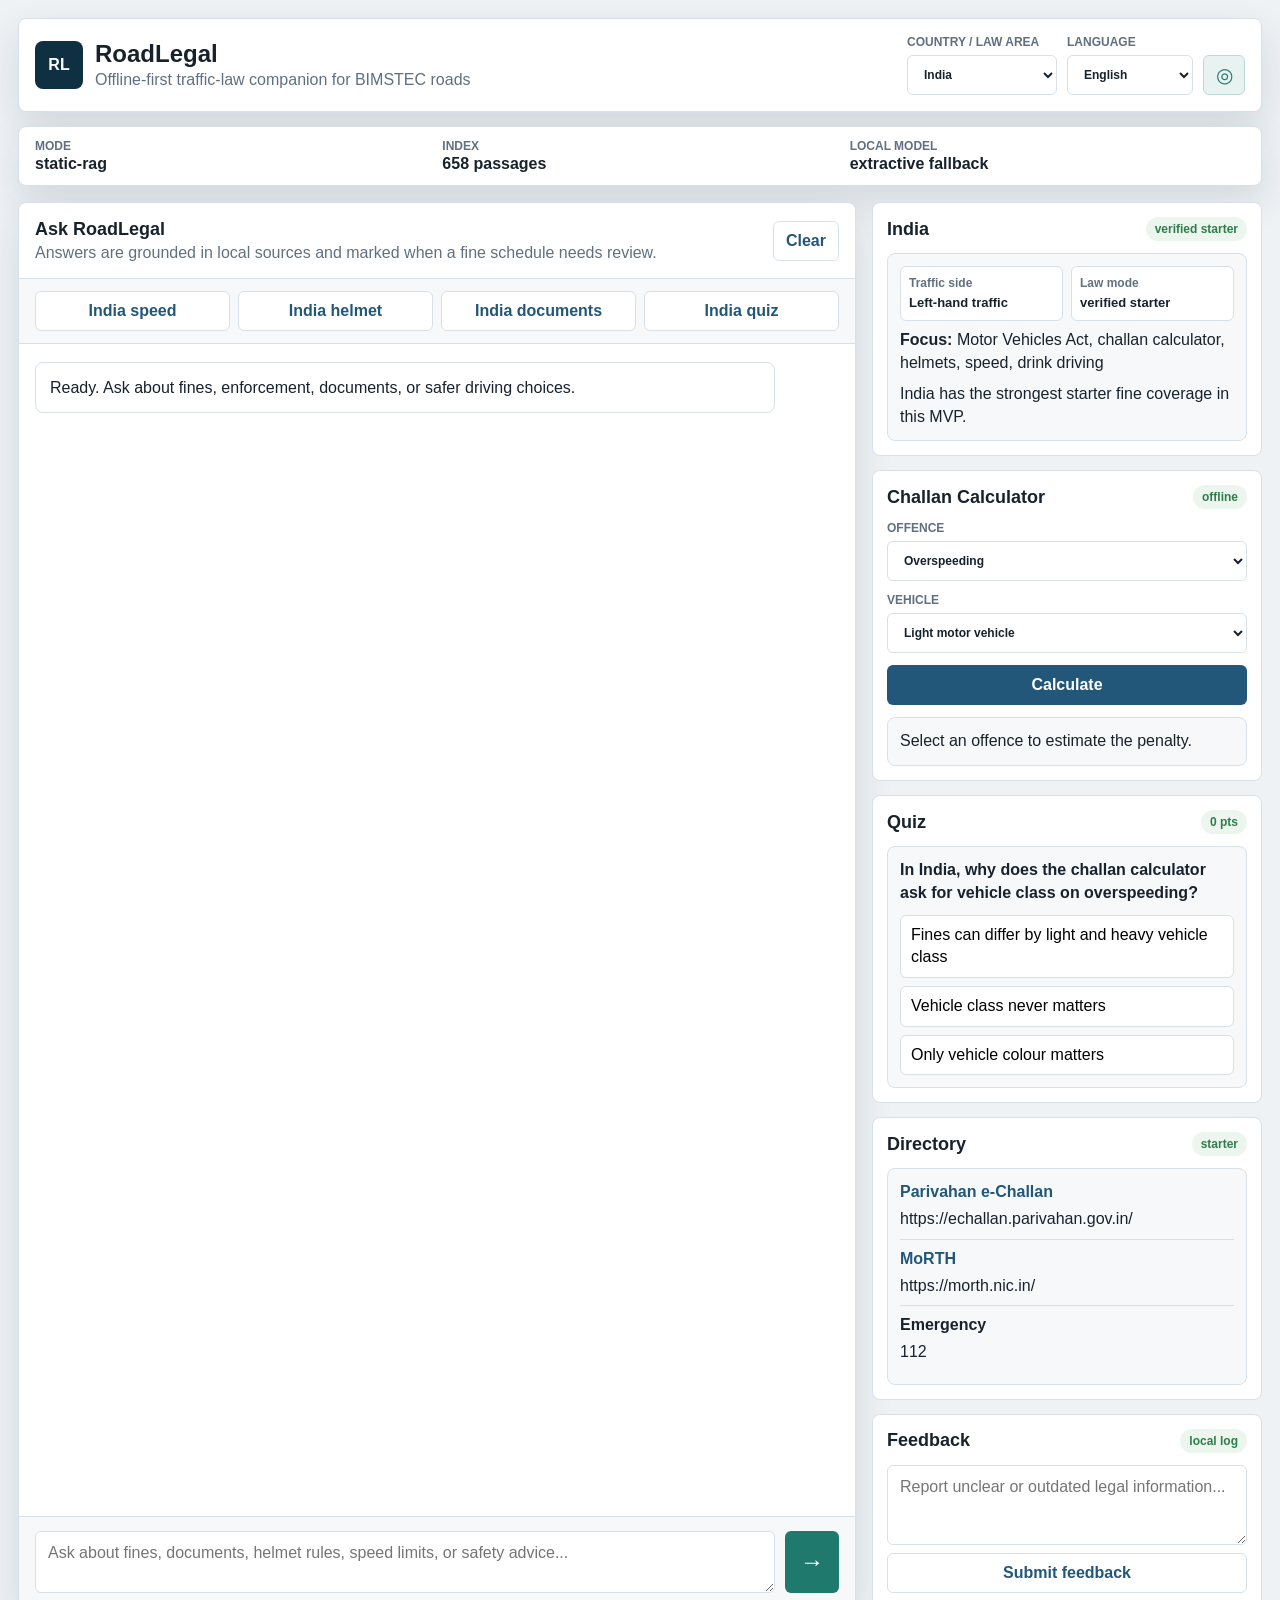
==== index.html @ a61efd9c "Build deployable RoadLegal hackathon app" ====
<!doctype html>
<html lang="en">
  <head>
    <meta charset="utf-8" />
    <meta name="viewport" content="width=device-width, initial-scale=1" />
    <title>RoadLegal</title>
    <link rel="stylesheet" href="styles.css" />
  </head>
  <body>
    <main class="shell">
      <section class="topbar" aria-label="RoadLegal controls">
        <div class="brand">
          <div class="mark" aria-hidden="true">RL</div>
          <div>
            <h1>RoadLegal</h1>
            <p>Offline-first traffic-law companion for BIMSTEC roads</p>
          </div>
        </div>
        <div class="toolbar">
          <label>
            <span>Country / law area</span>
            <select id="jurisdictionSelect"></select>
          </label>
          <label>
            <span>Language</span>
            <select id="languageSelect">
              <option>English</option>
              <option>Hindi</option>
              <option>Bangla</option>
              <option>Nepali</option>
              <option>Sinhala</option>
              <option>Thai</option>
              <option>Burmese</option>
              <option>Dzongkha</option>
            </select>
          </label>
          <button class="icon-button" id="geoButton" title="Use device location" aria-label="Use device location">
            <span aria-hidden="true">◎</span>
          </button>
        </div>
      </section>

      <section class="status-strip" aria-label="System status">
        <div>
          <span class="status-label">Mode</span>
          <strong id="modeText">Loading</strong>
        </div>
        <div>
          <span class="status-label">Index</span>
          <strong id="indexText">0 passages</strong>
        </div>
        <div>
          <span class="status-label">Local model</span>
          <strong id="modelText">Checking</strong>
        </div>
      </section>

      <section class="workspace">
        <section class="chat-panel" aria-label="RoadLegal chat">
          <div class="chat-header">
            <div>
              <h2>Ask RoadLegal</h2>
              <p>Answers are grounded in local sources and marked when a fine schedule needs review.</p>
            </div>
            <button class="ghost-button" id="clearChatButton">Clear</button>
          </div>
          <div class="quick-grid" aria-label="Common questions">
            <button data-prompt="What is the fine for overspeeding in India for a car?">Speed fine</button>
            <button data-prompt="Do motorcycle passengers need helmets?">Helmet rule</button>
            <button data-prompt="What happens for drunk driving?">Drink driving</button>
            <button data-prompt="Give me a cross-border checklist for India to Bangladesh.">Border checklist</button>
          </div>
          <div id="messages" class="messages" aria-live="polite"></div>
          <form id="chatForm" class="composer">
            <textarea id="messageInput" rows="2" placeholder="Ask about fines, documents, helmet rules, speed limits, or safety advice..."></textarea>
            <button class="send-button" type="submit" aria-label="Send question">→</button>
          </form>
        </section>

        <aside class="side-panel" aria-label="RoadLegal tools">
          <section class="tool-card">
            <div class="tool-heading">
              <h2 id="countryTitle">Country Mode</h2>
              <span id="coveragePill" class="pill">starter</span>
            </div>
            <div id="countryBox" class="country-box"></div>
          </section>

          <section class="tool-card">
            <div class="tool-heading">
              <h2>Challan Calculator</h2>
              <span class="pill">offline</span>
            </div>
            <label>
              <span>Offence</span>
              <select id="offenceSelect"></select>
            </label>
            <label>
              <span>Vehicle</span>
              <select id="vehicleSelect">
                <option value="light_motor_vehicle">Light motor vehicle</option>
                <option value="two_wheeler">Two wheeler</option>
                <option value="heavy_vehicle">Heavy vehicle</option>
                <option value="any">Any</option>
              </select>
            </label>
            <button id="calculateButton" class="primary-button">Calculate</button>
            <div id="fineResult" class="result-box">Select an offence to estimate the penalty.</div>
          </section>

          <section class="tool-card">
            <div class="tool-heading">
              <h2>Quiz</h2>
              <span id="scorePill" class="pill">0 pts</span>
            </div>
            <div id="quizBox" class="quiz-box">Loading quiz...</div>
          </section>

          <section class="tool-card">
            <div class="tool-heading">
              <h2>Directory</h2>
              <span class="pill">starter</span>
            </div>
            <div id="directoryBox" class="directory-box"></div>
          </section>

          <section class="tool-card">
            <div class="tool-heading">
              <h2>Feedback</h2>
              <span class="pill">local log</span>
            </div>
            <form id="feedbackForm" class="feedback-form">
              <textarea id="feedbackInput" rows="3" placeholder="Report unclear or outdated legal information..."></textarea>
              <button class="ghost-button" type="submit">Submit feedback</button>
            </form>
          </section>
        </aside>
      </section>
    </main>
    <script src="app.js"></script>
  </body>
</html>
---- styles.css ----
:root {
  color-scheme: light;
  --bg: #eef2f5;
  --surface: #ffffff;
  --surface-2: #f6f8fa;
  --text: #18222d;
  --muted: #617080;
  --line: #d8e0e7;
  --blue: #22577a;
  --teal: #1f7a6d;
  --amber: #b66b00;
  --red: #b33a3a;
  --green: #2f7d4a;
  --shadow: 0 16px 38px rgba(18, 35, 51, 0.12);
}

* {
  box-sizing: border-box;
}

body {
  margin: 0;
  min-height: 100vh;
  background: var(--bg);
  color: var(--text);
  font-family: Inter, Segoe UI, Roboto, Arial, sans-serif;
}

button,
select,
textarea {
  font: inherit;
}

button {
  cursor: pointer;
}

.shell {
  width: min(1440px, 100%);
  margin: 0 auto;
  padding: 18px;
}

.topbar,
.status-strip,
.chat-panel,
.tool-card {
  background: var(--surface);
  border: 1px solid var(--line);
  border-radius: 8px;
  box-shadow: var(--shadow);
}

.topbar {
  display: flex;
  align-items: center;
  justify-content: space-between;
  gap: 18px;
  padding: 16px;
}

.brand {
  display: flex;
  align-items: center;
  min-width: 260px;
  gap: 12px;
}

.mark {
  display: grid;
  place-items: center;
  width: 48px;
  height: 48px;
  border-radius: 8px;
  background: #0f2f42;
  color: #fff;
  font-weight: 800;
}

h1,
h2,
p {
  margin: 0;
}

h1 {
  font-size: 24px;
  line-height: 1.05;
}

.brand p,
.chat-header p {
  color: var(--muted);
  margin-top: 4px;
}

.toolbar {
  display: flex;
  align-items: end;
  gap: 10px;
  flex-wrap: wrap;
}

label {
  display: grid;
  gap: 6px;
  color: var(--muted);
  font-size: 12px;
  font-weight: 700;
  text-transform: uppercase;
}

select,
textarea {
  width: 100%;
  border: 1px solid var(--line);
  border-radius: 6px;
  color: var(--text);
  background: #fff;
}

select {
  min-height: 40px;
  padding: 0 34px 0 12px;
}

textarea {
  resize: vertical;
  padding: 12px;
  min-height: 54px;
}

.icon-button,
.send-button,
.primary-button,
.ghost-button,
.quick-grid button {
  border: 1px solid transparent;
  border-radius: 6px;
  min-height: 40px;
  transition: transform 120ms ease, border-color 120ms ease, background 120ms ease;
}

.icon-button {
  width: 42px;
  background: #e8f3f1;
  color: var(--teal);
  border-color: #bddbd5;
  font-size: 20px;
}

.status-strip {
  display: grid;
  grid-template-columns: repeat(3, minmax(0, 1fr));
  margin-top: 14px;
  padding: 12px 16px;
  gap: 12px;
}

.status-strip > div {
  display: grid;
  gap: 2px;
}

.status-label {
  color: var(--muted);
  font-size: 12px;
  text-transform: uppercase;
  font-weight: 800;
}

.workspace {
  display: grid;
  grid-template-columns: minmax(0, 1fr) 390px;
  gap: 16px;
  margin-top: 16px;
}

.chat-panel {
  min-height: calc(100vh - 156px);
  display: grid;
  grid-template-rows: auto auto minmax(300px, 1fr) auto;
  overflow: hidden;
}

.chat-header,
.tool-heading {
  display: flex;
  justify-content: space-between;
  align-items: center;
  gap: 12px;
}

.chat-header {
  padding: 16px;
  border-bottom: 1px solid var(--line);
}

.chat-header h2,
.tool-heading h2 {
  font-size: 18px;
}

.quick-grid {
  display: grid;
  grid-template-columns: repeat(4, minmax(0, 1fr));
  gap: 8px;
  padding: 12px 16px;
  background: var(--surface-2);
  border-bottom: 1px solid var(--line);
}

.quick-grid button {
  color: var(--blue);
  background: #fff;
  border-color: var(--line);
  font-weight: 700;
  min-width: 0;
}

.messages {
  overflow: auto;
  padding: 18px 16px;
  display: flex;
  flex-direction: column;
  gap: 14px;
}

.message {
  max-width: min(840px, 92%);
  padding: 13px 14px;
  border-radius: 8px;
  border: 1px solid var(--line);
  white-space: pre-wrap;
  line-height: 1.46;
}

.message.user {
  margin-left: auto;
  background: #e8f3ff;
  border-color: #bcd5ef;
}

.message.bot {
  background: #fff;
}

.citations {
  margin-top: 10px;
  display: grid;
  gap: 6px;
  white-space: normal;
}

.citation {
  display: flex;
  gap: 8px;
  align-items: center;
  color: var(--muted);
  font-size: 13px;
}

.citation a {
  color: var(--blue);
  text-decoration: none;
}

.composer {
  display: grid;
  grid-template-columns: minmax(0, 1fr) 54px;
  gap: 10px;
  padding: 14px 16px;
  border-top: 1px solid var(--line);
  background: var(--surface-2);
}

.send-button {
  background: var(--teal);
  color: #fff;
  font-size: 24px;
}

.side-panel {
  display: grid;
  gap: 14px;
  align-content: start;
}

.tool-card {
  padding: 14px;
  display: grid;
  gap: 12px;
  box-shadow: none;
}

.pill {
  display: inline-flex;
  min-height: 24px;
  align-items: center;
  padding: 0 9px;
  border-radius: 999px;
  background: #ecf5ee;
  color: var(--green);
  font-size: 12px;
  font-weight: 800;
}

.primary-button {
  background: var(--blue);
  color: #fff;
  font-weight: 800;
}

.ghost-button {
  background: #fff;
  color: var(--blue);
  border-color: var(--line);
  font-weight: 800;
  padding: 0 12px;
}

.result-box,
.quiz-box,
.directory-box,
.country-box {
  background: var(--surface-2);
  border: 1px solid var(--line);
  border-radius: 8px;
  padding: 12px;
  color: var(--text);
  line-height: 1.42;
}

.result-box strong {
  display: block;
  font-size: 18px;
  margin-bottom: 4px;
}

.country-box {
  display: grid;
  gap: 8px;
}

.country-grid {
  display: grid;
  grid-template-columns: repeat(2, minmax(0, 1fr));
  gap: 8px;
}

.country-grid span {
  display: grid;
  gap: 2px;
  padding: 8px;
  border: 1px solid var(--line);
  border-radius: 6px;
  background: #fff;
  color: var(--muted);
  font-size: 12px;
  font-weight: 700;
}

.country-grid strong {
  color: var(--text);
  font-size: 13px;
}

.quiz-options {
  display: grid;
  gap: 8px;
  margin-top: 10px;
}

.quiz-options button {
  min-height: 38px;
  border: 1px solid var(--line);
  border-radius: 6px;
  background: #fff;
  text-align: left;
  padding: 8px 10px;
}

.quiz-options button.correct {
  border-color: #87c79b;
  background: #eef8f0;
}

.quiz-options button.incorrect {
  border-color: #d59292;
  background: #fff0f0;
}

.directory-item {
  display: grid;
  gap: 4px;
  padding: 8px 0;
  border-top: 1px solid var(--line);
}

.directory-item:first-child {
  border-top: 0;
  padding-top: 0;
}

.directory-item a {
  color: var(--blue);
  font-weight: 800;
  text-decoration: none;
  word-break: break-word;
}

.feedback-form {
  display: grid;
  gap: 8px;
}

button:hover {
  transform: translateY(-1px);
}

button:disabled {
  opacity: 0.6;
  cursor: progress;
  transform: none;
}

@media (max-width: 1040px) {
  .workspace {
    grid-template-columns: 1fr;
  }

  .chat-panel {
    min-height: 650px;
  }
}

@media (max-width: 760px) {
  .shell {
    padding: 10px;
  }

  .topbar,
  .chat-header,
  .toolbar {
    align-items: stretch;
    flex-direction: column;
  }

  .status-strip {
    grid-template-columns: 1fr;
  }

  .quick-grid {
    grid-template-columns: repeat(2, minmax(0, 1fr));
  }

  .message {
    max-width: 100%;
  }
}
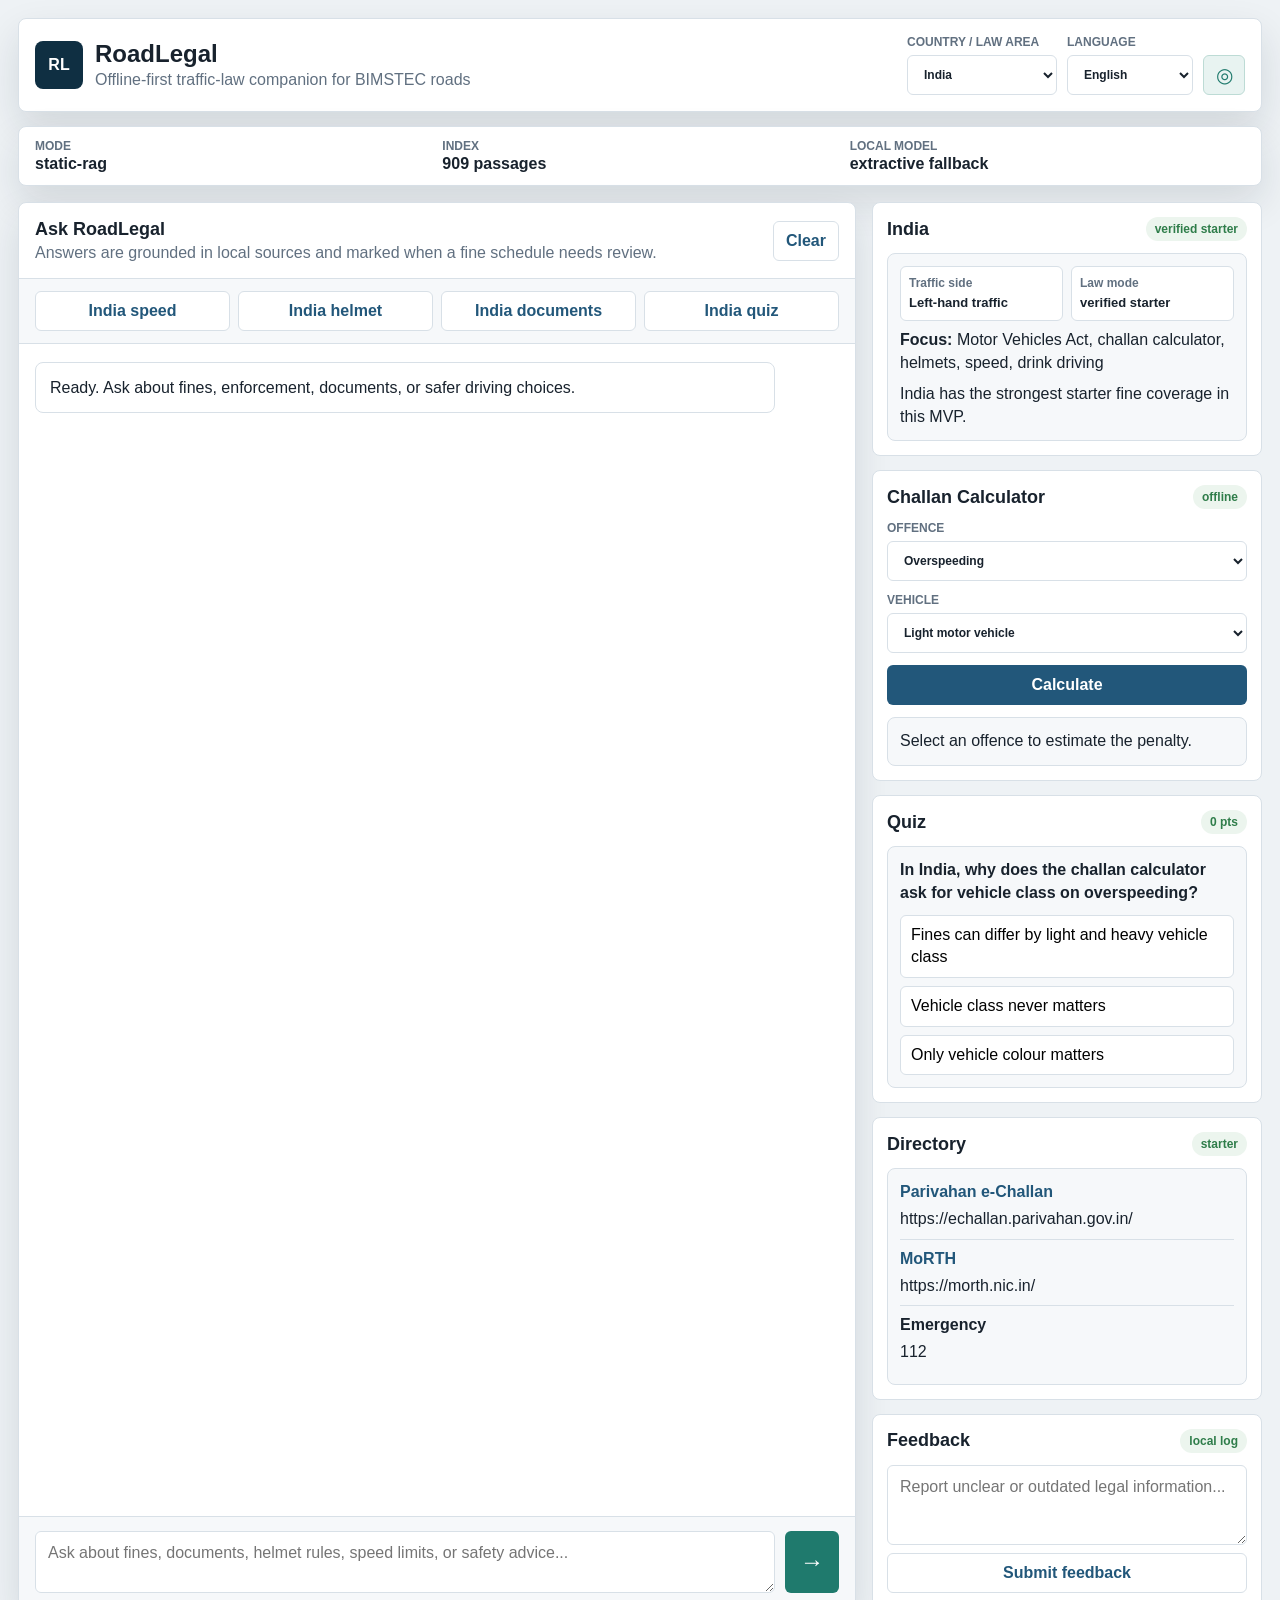
==== commit 4f0a7d93: "Deploy RoadLegal 4c8b07f9844d523996d271bfc35bf043996b1cc3" ====
--- a/index.html
+++ b/index.html
@@ -137,6 +137,7 @@
         </aside>
       </section>
     </main>
+    <script src="config.js"></script>
     <script src="app.js"></script>
   </body>
 </html>
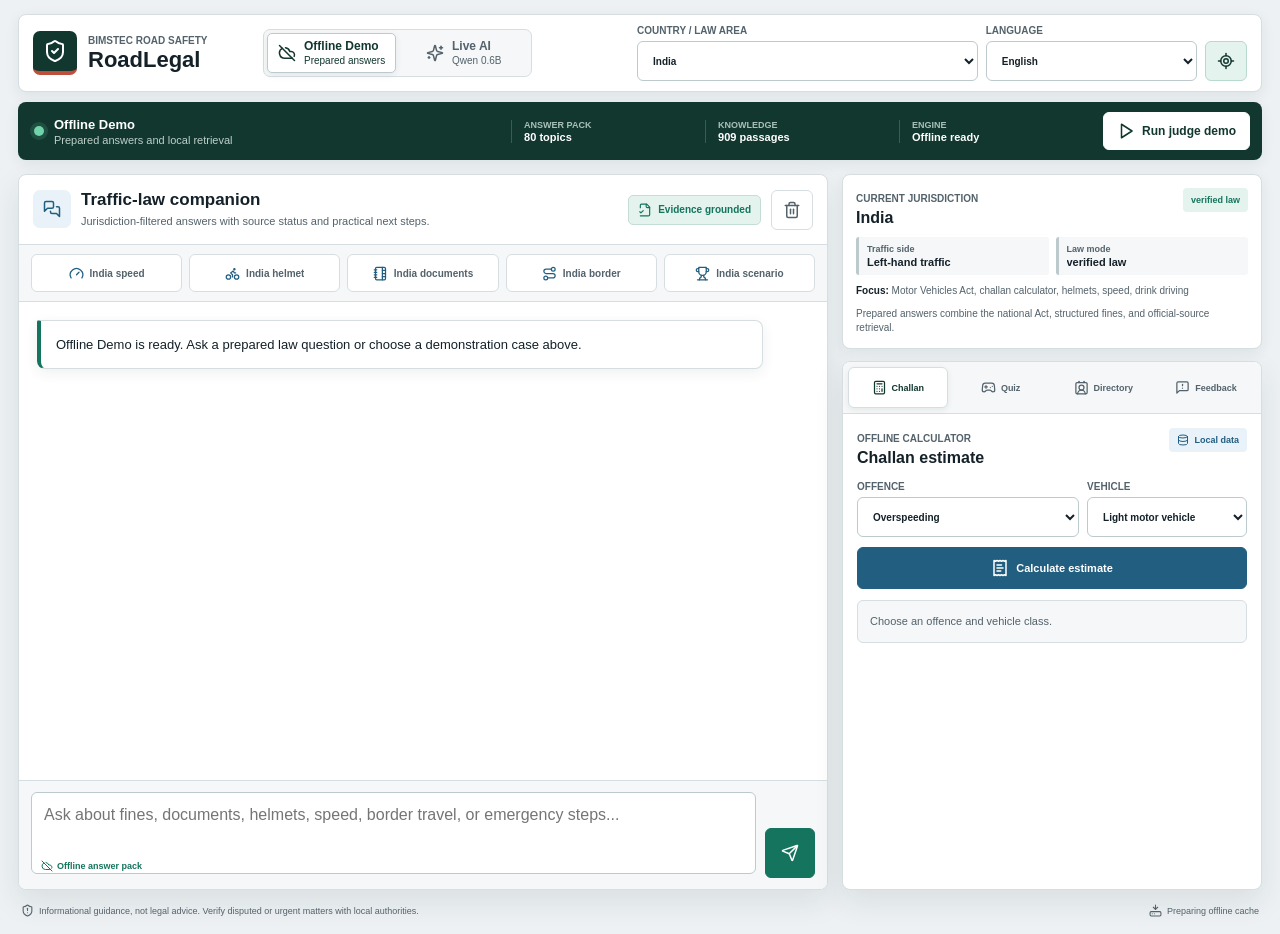
==== commit 64e0b61e: "Deploy RoadLegal a94264d3951021eeb166768de981716820e32916" ====
--- a/index.html
+++ b/index.html
@@ -3,25 +3,39 @@
   <head>
     <meta charset="utf-8" />
     <meta name="viewport" content="width=device-width, initial-scale=1" />
-    <title>RoadLegal</title>
+    <meta name="theme-color" content="#12372f" />
+    <meta name="description" content="Offline-first BIMSTEC traffic-law guidance, challan estimates, and road-safety learning." />
+    <title>RoadLegal | BIMSTEC Road Safety</title>
     <link rel="stylesheet" href="styles.css" />
   </head>
   <body>
-    <main class="shell">
-      <section class="topbar" aria-label="RoadLegal controls">
-        <div class="brand">
-          <div class="mark" aria-hidden="true">RL</div>
-          <div>
-            <h1>RoadLegal</h1>
-            <p>Offline-first traffic-law companion for BIMSTEC roads</p>
-          </div>
-        </div>
-        <div class="toolbar">
-          <label>
+    <div class="app-shell">
+      <header class="app-header" aria-label="RoadLegal controls">
+        <a class="brand" href="./" aria-label="RoadLegal home">
+          <span class="brand-mark" aria-hidden="true"><i data-lucide="shield-check"></i></span>
+          <span class="brand-copy">
+            <span class="eyebrow">BIMSTEC ROAD SAFETY</span>
+            <strong>RoadLegal</strong>
+          </span>
+        </a>
+
+        <div class="runtime-switch" role="group" aria-label="Answer mode">
+          <button type="button" data-runtime="offline" aria-pressed="true">
+            <i data-lucide="cloud-off" aria-hidden="true"></i>
+            <span><strong>Offline Demo</strong><small>Prepared answers</small></span>
+          </button>
+          <button type="button" data-runtime="live" aria-pressed="false">
+            <i data-lucide="sparkles" aria-hidden="true"></i>
+            <span><strong>Live AI</strong><small>Qwen 0.6B</small></span>
+          </button>
+        </div>
+
+        <div class="header-controls">
+          <label class="select-control">
             <span>Country / law area</span>
             <select id="jurisdictionSelect"></select>
           </label>
-          <label>
+          <label class="select-control language-control">
             <span>Language</span>
             <select id="languageSelect">
               <option>English</option>
@@ -34,109 +48,165 @@
               <option>Dzongkha</option>
             </select>
           </label>
-          <button class="icon-button" id="geoButton" title="Use device location" aria-label="Use device location">
-            <span aria-hidden="true">◎</span>
+          <button class="icon-button" id="geoButton" type="button" title="Use device location" aria-label="Use device location">
+            <i data-lucide="locate-fixed" aria-hidden="true"></i>
           </button>
         </div>
+      </header>
+
+      <section class="system-bar" aria-label="System status">
+        <div class="runtime-status">
+          <span id="connectionDot" class="connection-dot offline" aria-hidden="true"></span>
+          <span>
+            <strong id="modeText">Offline Demo</strong>
+            <small id="modeDescription">Prepared answers and local retrieval</small>
+          </span>
+        </div>
+        <div class="system-metrics">
+          <span><small>Answer pack</small><strong id="answerCountText">Loading</strong></span>
+          <span><small>Knowledge</small><strong id="indexText">0 passages</strong></span>
+          <span><small>Engine</small><strong id="modelText">Local only</strong></span>
+        </div>
+        <button id="demoButton" class="demo-button" type="button">
+          <i data-lucide="play" aria-hidden="true"></i>
+          Run judge demo
+        </button>
       </section>
 
-      <section class="status-strip" aria-label="System status">
-        <div>
-          <span class="status-label">Mode</span>
-          <strong id="modeText">Loading</strong>
-        </div>
-        <div>
-          <span class="status-label">Index</span>
-          <strong id="indexText">0 passages</strong>
-        </div>
-        <div>
-          <span class="status-label">Local model</span>
-          <strong id="modelText">Checking</strong>
-        </div>
-      </section>
-
-      <section class="workspace">
+      <main class="workspace">
         <section class="chat-panel" aria-label="RoadLegal chat">
-          <div class="chat-header">
-            <div>
-              <h2>Ask RoadLegal</h2>
-              <p>Answers are grounded in local sources and marked when a fine schedule needs review.</p>
-            </div>
-            <button class="ghost-button" id="clearChatButton">Clear</button>
+          <div class="panel-header chat-header">
+            <div class="panel-title">
+              <span class="title-icon" aria-hidden="true"><i data-lucide="messages-square"></i></span>
+              <span>
+                <h1>Traffic-law companion</h1>
+                <p>Jurisdiction-filtered answers with source status and practical next steps.</p>
+              </span>
+            </div>
+            <div class="header-actions">
+              <span class="trust-label"><i data-lucide="file-check-2" aria-hidden="true"></i> Evidence grounded</span>
+              <button class="icon-button quiet" id="clearChatButton" type="button" title="Clear conversation" aria-label="Clear conversation">
+                <i data-lucide="trash-2" aria-hidden="true"></i>
+              </button>
+            </div>
           </div>
-          <div class="quick-grid" aria-label="Common questions">
-            <button data-prompt="What is the fine for overspeeding in India for a car?">Speed fine</button>
-            <button data-prompt="Do motorcycle passengers need helmets?">Helmet rule</button>
-            <button data-prompt="What happens for drunk driving?">Drink driving</button>
-            <button data-prompt="Give me a cross-border checklist for India to Bangladesh.">Border checklist</button>
+
+          <div class="quick-grid" aria-label="Prepared demonstration questions">
+            <button type="button" data-prompt="What should I know about overspeeding in India?" data-demo-topic="speed">
+              <i data-lucide="gauge" aria-hidden="true"></i><span>India speed</span>
+            </button>
+            <button type="button" data-prompt="What are the helmet rules in India?" data-demo-topic="helmet">
+              <i data-lucide="bike" aria-hidden="true"></i><span>India helmet</span>
+            </button>
+            <button type="button" data-prompt="What driving documents should I carry in India?" data-demo-topic="documents">
+              <i data-lucide="notebook-tabs" aria-hidden="true"></i><span>India documents</span>
+            </button>
+            <button type="button" data-prompt="Give me a cross-border checklist for India." data-demo-topic="border">
+              <i data-lucide="route" aria-hidden="true"></i><span>Border checklist</span>
+            </button>
+            <button type="button" data-prompt="Give me an India road safety scenario." data-demo-topic="scenario">
+              <i data-lucide="trophy" aria-hidden="true"></i><span>India scenario</span>
+            </button>
           </div>
+
           <div id="messages" class="messages" aria-live="polite"></div>
+
           <form id="chatForm" class="composer">
-            <textarea id="messageInput" rows="2" placeholder="Ask about fines, documents, helmet rules, speed limits, or safety advice..."></textarea>
-            <button class="send-button" type="submit" aria-label="Send question">→</button>
+            <div class="composer-field">
+              <textarea id="messageInput" rows="2" maxlength="1800" aria-label="Road-law question" placeholder="Ask about fines, documents, helmets, speed, border travel, or emergency steps..."></textarea>
+              <span id="composerModeLabel"><i data-lucide="cloud-off" aria-hidden="true"></i> Offline answer pack</span>
+            </div>
+            <button class="send-button" type="submit" aria-label="Send question" title="Send question">
+              <i data-lucide="send" aria-hidden="true"></i>
+            </button>
           </form>
         </section>
 
         <aside class="side-panel" aria-label="RoadLegal tools">
-          <section class="tool-card">
-            <div class="tool-heading">
-              <h2 id="countryTitle">Country Mode</h2>
-              <span id="coveragePill" class="pill">starter</span>
+          <section class="country-panel" aria-label="Selected jurisdiction">
+            <div class="country-heading">
+              <div>
+                <span class="eyebrow">CURRENT JURISDICTION</span>
+                <h2 id="countryTitle">Country Mode</h2>
+              </div>
+              <span id="coveragePill" class="status-pill">starter</span>
             </div>
             <div id="countryBox" class="country-box"></div>
           </section>
 
-          <section class="tool-card">
-            <div class="tool-heading">
-              <h2>Challan Calculator</h2>
-              <span class="pill">offline</span>
-            </div>
-            <label>
-              <span>Offence</span>
-              <select id="offenceSelect"></select>
-            </label>
-            <label>
-              <span>Vehicle</span>
-              <select id="vehicleSelect">
-                <option value="light_motor_vehicle">Light motor vehicle</option>
-                <option value="two_wheeler">Two wheeler</option>
-                <option value="heavy_vehicle">Heavy vehicle</option>
-                <option value="any">Any</option>
-              </select>
-            </label>
-            <button id="calculateButton" class="primary-button">Calculate</button>
-            <div id="fineResult" class="result-box">Select an offence to estimate the penalty.</div>
-          </section>
-
-          <section class="tool-card">
-            <div class="tool-heading">
-              <h2>Quiz</h2>
-              <span id="scorePill" class="pill">0 pts</span>
-            </div>
-            <div id="quizBox" class="quiz-box">Loading quiz...</div>
-          </section>
-
-          <section class="tool-card">
-            <div class="tool-heading">
-              <h2>Directory</h2>
-              <span class="pill">starter</span>
-            </div>
-            <div id="directoryBox" class="directory-box"></div>
-          </section>
-
-          <section class="tool-card">
-            <div class="tool-heading">
-              <h2>Feedback</h2>
-              <span class="pill">local log</span>
-            </div>
-            <form id="feedbackForm" class="feedback-form">
-              <textarea id="feedbackInput" rows="3" placeholder="Report unclear or outdated legal information..."></textarea>
-              <button class="ghost-button" type="submit">Submit feedback</button>
-            </form>
+          <section class="tool-shell">
+            <div class="tool-tabs" role="tablist" aria-label="RoadLegal tools">
+              <button type="button" role="tab" data-tool-tab="calculator" aria-selected="true" aria-controls="calculatorPanel">
+                <i data-lucide="calculator" aria-hidden="true"></i><span>Challan</span>
+              </button>
+              <button type="button" role="tab" data-tool-tab="quiz" aria-selected="false" aria-controls="quizPanel">
+                <i data-lucide="gamepad-2" aria-hidden="true"></i><span>Quiz</span>
+              </button>
+              <button type="button" role="tab" data-tool-tab="directory" aria-selected="false" aria-controls="directoryPanel">
+                <i data-lucide="contact-round" aria-hidden="true"></i><span>Directory</span>
+              </button>
+              <button type="button" role="tab" data-tool-tab="feedback" aria-selected="false" aria-controls="feedbackPanel">
+                <i data-lucide="message-square-warning" aria-hidden="true"></i><span>Feedback</span>
+              </button>
+            </div>
+
+            <div id="calculatorPanel" class="tool-panel active" data-tool-panel="calculator" role="tabpanel">
+              <div class="tool-panel-heading">
+                <div><span class="eyebrow">OFFLINE CALCULATOR</span><h2>Challan estimate</h2></div>
+                <span class="status-pill neutral"><i data-lucide="database" aria-hidden="true"></i> Local data</span>
+              </div>
+              <div class="form-grid">
+                <label><span>Offence</span><select id="offenceSelect"></select></label>
+                <label><span>Vehicle</span>
+                  <select id="vehicleSelect">
+                    <option value="light_motor_vehicle">Light motor vehicle</option>
+                    <option value="two_wheeler">Two wheeler</option>
+                    <option value="heavy_vehicle">Heavy vehicle</option>
+                    <option value="any">Any / general</option>
+                  </select>
+                </label>
+              </div>
+              <button id="calculateButton" class="primary-button" type="button"><i data-lucide="receipt-text" aria-hidden="true"></i> Calculate estimate</button>
+              <div id="fineResult" class="result-box" aria-live="polite">Choose an offence and vehicle class.</div>
+            </div>
+
+            <div id="quizPanel" class="tool-panel" data-tool-panel="quiz" role="tabpanel" hidden>
+              <div class="tool-panel-heading">
+                <div><span class="eyebrow">SAFETY CHALLENGE</span><h2>Country quiz</h2></div>
+                <span id="scorePill" class="status-pill score">0 pts</span>
+              </div>
+              <div id="quizBox" class="quiz-box">Loading quiz...</div>
+            </div>
+
+            <div id="directoryPanel" class="tool-panel" data-tool-panel="directory" role="tabpanel" hidden>
+              <div class="tool-panel-heading">
+                <div><span class="eyebrow">OFFICIAL CONTACTS</span><h2>Help directory</h2></div>
+                <span class="status-pill neutral"><i data-lucide="map-pin" aria-hidden="true"></i> Local</span>
+              </div>
+              <div id="directoryBox" class="directory-box"></div>
+            </div>
+
+            <div id="feedbackPanel" class="tool-panel" data-tool-panel="feedback" role="tabpanel" hidden>
+              <div class="tool-panel-heading">
+                <div><span class="eyebrow">LEGAL REVIEW</span><h2>Report an issue</h2></div>
+                <span class="status-pill neutral"><i data-lucide="hard-drive" aria-hidden="true"></i> Saved locally</span>
+              </div>
+              <form id="feedbackForm" class="feedback-form">
+                <label><span>What looks unclear or outdated?</span><textarea id="feedbackInput" rows="5" maxlength="1200" placeholder="Describe the law, amount, source, or location that needs review..."></textarea></label>
+                <button class="secondary-button" type="submit"><i data-lucide="save" aria-hidden="true"></i> Save feedback</button>
+              </form>
+            </div>
           </section>
         </aside>
-      </section>
-    </main>
+      </main>
+
+      <footer class="app-footer">
+        <span><i data-lucide="shield-alert" aria-hidden="true"></i> Informational guidance, not legal advice. Verify disputed or urgent matters with local authorities.</span>
+        <span id="offlineCacheText"><i data-lucide="hard-drive-download" aria-hidden="true"></i> Preparing offline cache</span>
+      </footer>
+    </div>
+
+    <script src="vendor/lucide.min.js"></script>
     <script src="config.js"></script>
     <script src="app.js"></script>
   </body>
--- a/styles.css
+++ b/styles.css
@@ -1,29 +1,43 @@
 :root {
   color-scheme: light;
-  --bg: #eef2f5;
+  --canvas: #edf1f3;
   --surface: #ffffff;
-  --surface-2: #f6f8fa;
-  --text: #18222d;
-  --muted: #617080;
-  --line: #d8e0e7;
-  --blue: #22577a;
-  --teal: #1f7a6d;
-  --amber: #b66b00;
-  --red: #b33a3a;
-  --green: #2f7d4a;
-  --shadow: 0 16px 38px rgba(18, 35, 51, 0.12);
+  --surface-muted: #f5f7f8;
+  --surface-strong: #e8edee;
+  --ink: #142129;
+  --ink-soft: #53626b;
+  --line: #d6dee1;
+  --line-strong: #bcc9cd;
+  --forest: #12372f;
+  --green: #14745d;
+  --green-soft: #e4f3ed;
+  --blue: #225e80;
+  --blue-soft: #e8f2f8;
+  --coral: #bd4f3c;
+  --coral-soft: #faece8;
+  --amber: #9a650b;
+  --amber-soft: #fff3d9;
+  --shadow: 0 12px 30px rgba(18, 40, 48, 0.09);
+  --shadow-soft: 0 4px 14px rgba(18, 40, 48, 0.07);
 }
 
 * {
   box-sizing: border-box;
+  letter-spacing: 0;
+}
+
+html {
+  min-width: 320px;
+  background: var(--canvas);
 }
 
 body {
   margin: 0;
   min-height: 100vh;
-  background: var(--bg);
-  color: var(--text);
-  font-family: Inter, Segoe UI, Roboto, Arial, sans-serif;
+  background: var(--canvas);
+  color: var(--ink);
+  font-family: Inter, "Segoe UI", Roboto, Arial, sans-serif;
+  -webkit-font-smoothing: antialiased;
 }
 
 button,
@@ -32,430 +46,1163 @@
   font: inherit;
 }
 
+button,
+select {
+  min-height: 40px;
+}
+
 button {
   cursor: pointer;
 }
 
-.shell {
-  width: min(1440px, 100%);
+button:focus-visible,
+select:focus-visible,
+textarea:focus-visible,
+a:focus-visible {
+  outline: 3px solid rgba(34, 94, 128, 0.24);
+  outline-offset: 2px;
+}
+
+button:disabled {
+  cursor: wait;
+  opacity: 0.62;
+}
+
+svg {
+  width: 18px;
+  height: 18px;
+  flex: 0 0 auto;
+  stroke-width: 2;
+}
+
+h1,
+h2,
+p {
+  margin: 0;
+}
+
+.app-shell {
+  width: min(1540px, 100%);
+  min-height: 100vh;
   margin: 0 auto;
-  padding: 18px;
-}
-
-.topbar,
-.status-strip,
+  padding: 14px 18px 10px;
+}
+
+.app-header {
+  min-height: 72px;
+  display: grid;
+  grid-template-columns: minmax(210px, auto) auto minmax(480px, 1fr);
+  align-items: center;
+  gap: 20px;
+  padding: 10px 14px;
+  background: var(--surface);
+  border: 1px solid var(--line);
+  border-radius: 8px;
+  box-shadow: var(--shadow-soft);
+}
+
+.brand {
+  min-width: 0;
+  display: flex;
+  align-items: center;
+  gap: 11px;
+  color: var(--ink);
+  text-decoration: none;
+}
+
+.brand-mark {
+  width: 44px;
+  height: 44px;
+  display: grid;
+  place-items: center;
+  border-radius: 7px;
+  color: #ffffff;
+  background: var(--forest);
+  border-bottom: 4px solid var(--coral);
+}
+
+.brand-mark svg {
+  width: 24px;
+  height: 24px;
+}
+
+.brand-copy {
+  min-width: 0;
+  display: grid;
+  gap: 2px;
+}
+
+.brand-copy strong {
+  font-size: 22px;
+  line-height: 1;
+}
+
+.eyebrow {
+  color: var(--ink-soft);
+  font-size: 10px;
+  line-height: 1.2;
+  font-weight: 800;
+}
+
+.runtime-switch {
+  height: 48px;
+  display: grid;
+  grid-template-columns: repeat(2, minmax(118px, 1fr));
+  padding: 3px;
+  gap: 3px;
+  border: 1px solid var(--line);
+  border-radius: 7px;
+  background: var(--surface-muted);
+}
+
+.runtime-switch button {
+  min-width: 0;
+  min-height: 40px;
+  display: flex;
+  align-items: center;
+  justify-content: center;
+  gap: 8px;
+  padding: 4px 10px;
+  border: 1px solid transparent;
+  border-radius: 5px;
+  color: var(--ink-soft);
+  background: transparent;
+}
+
+.runtime-switch button > span {
+  min-width: 0;
+  display: grid;
+  text-align: left;
+}
+
+.runtime-switch button strong {
+  color: inherit;
+  font-size: 12px;
+  line-height: 1.2;
+  white-space: nowrap;
+}
+
+.runtime-switch button small {
+  margin-top: 1px;
+  font-size: 10px;
+  line-height: 1.2;
+  white-space: nowrap;
+}
+
+.runtime-switch button[aria-pressed="true"] {
+  color: var(--forest);
+  background: var(--surface);
+  border-color: var(--line-strong);
+  box-shadow: 0 2px 7px rgba(18, 40, 48, 0.08);
+}
+
+.runtime-switch button[data-runtime="live"][aria-pressed="true"] {
+  color: var(--blue);
+}
+
+.header-controls {
+  min-width: 0;
+  display: grid;
+  grid-template-columns: minmax(190px, 1fr) minmax(120px, 0.62fr) 42px;
+  align-items: end;
+  justify-self: end;
+  gap: 8px;
+  width: min(100%, 610px);
+}
+
+label,
+.select-control {
+  min-width: 0;
+  display: grid;
+  gap: 5px;
+  color: var(--ink-soft);
+  font-size: 10px;
+  font-weight: 800;
+  text-transform: uppercase;
+}
+
+select,
+textarea {
+  width: 100%;
+  color: var(--ink);
+  background: var(--surface);
+  border: 1px solid var(--line-strong);
+  border-radius: 6px;
+}
+
+select {
+  padding: 0 34px 0 11px;
+}
+
+textarea {
+  min-height: 56px;
+  padding: 11px 12px;
+  line-height: 1.45;
+  resize: vertical;
+}
+
+.icon-button,
+.demo-button,
+.send-button,
+.primary-button,
+.secondary-button,
+.quick-grid button,
+.tool-tabs button,
+.quiz-options button {
+  border-radius: 6px;
+  transition: background 130ms ease, border-color 130ms ease, color 130ms ease, transform 130ms ease;
+}
+
+.icon-button {
+  width: 42px;
+  display: inline-grid;
+  place-items: center;
+  padding: 0;
+  color: var(--forest);
+  background: var(--green-soft);
+  border: 1px solid #b8d9cd;
+}
+
+.icon-button.quiet {
+  color: var(--ink-soft);
+  background: var(--surface);
+  border-color: var(--line);
+}
+
+.system-bar {
+  min-height: 58px;
+  display: grid;
+  grid-template-columns: minmax(250px, 0.8fr) minmax(420px, 1fr) auto;
+  align-items: center;
+  gap: 18px;
+  margin-top: 10px;
+  padding: 8px 12px 8px 16px;
+  background: var(--forest);
+  color: #ffffff;
+  border-radius: 8px;
+  box-shadow: var(--shadow-soft);
+}
+
+.runtime-status {
+  min-width: 0;
+  display: flex;
+  align-items: center;
+  gap: 10px;
+}
+
+.runtime-status > span:last-child {
+  min-width: 0;
+  display: grid;
+  gap: 2px;
+}
+
+.runtime-status strong {
+  font-size: 13px;
+}
+
+.runtime-status small {
+  overflow: hidden;
+  color: #bdd0ca;
+  font-size: 11px;
+  text-overflow: ellipsis;
+  white-space: nowrap;
+}
+
+.connection-dot {
+  width: 10px;
+  height: 10px;
+  flex: 0 0 auto;
+  border-radius: 50%;
+  background: #71d3aa;
+  box-shadow: 0 0 0 4px rgba(113, 211, 170, 0.15);
+}
+
+.connection-dot.live {
+  background: #74c8f0;
+  box-shadow: 0 0 0 4px rgba(116, 200, 240, 0.16);
+}
+
+.connection-dot.fallback {
+  background: #f1bd61;
+  box-shadow: 0 0 0 4px rgba(241, 189, 97, 0.16);
+}
+
+.system-metrics {
+  min-width: 0;
+  display: grid;
+  grid-template-columns: repeat(3, minmax(0, 1fr));
+  gap: 8px;
+}
+
+.system-metrics > span {
+  min-width: 0;
+  display: grid;
+  gap: 1px;
+  padding-left: 12px;
+  border-left: 1px solid rgba(255, 255, 255, 0.18);
+}
+
+.system-metrics small {
+  color: #a9c0b9;
+  font-size: 9px;
+  font-weight: 700;
+  text-transform: uppercase;
+}
+
+.system-metrics strong {
+  overflow: hidden;
+  font-size: 11px;
+  text-overflow: ellipsis;
+  white-space: nowrap;
+}
+
+.demo-button {
+  min-height: 38px;
+  display: inline-flex;
+  align-items: center;
+  justify-content: center;
+  gap: 7px;
+  padding: 0 13px;
+  color: var(--forest);
+  background: #ffffff;
+  border: 1px solid #ffffff;
+  font-size: 12px;
+  font-weight: 800;
+  white-space: nowrap;
+}
+
+.workspace {
+  display: grid;
+  grid-template-columns: minmax(0, 1fr) 420px;
+  align-items: stretch;
+  gap: 14px;
+  margin-top: 14px;
+}
+
 .chat-panel,
-.tool-card {
+.country-panel,
+.tool-shell {
   background: var(--surface);
   border: 1px solid var(--line);
   border-radius: 8px;
   box-shadow: var(--shadow);
 }
 
-.topbar {
+.chat-panel {
+  min-width: 0;
+  height: calc(100vh - 184px);
+  min-height: 640px;
+  display: grid;
+  grid-template-rows: auto auto minmax(280px, 1fr) auto;
+  overflow: hidden;
+}
+
+.panel-header {
+  min-height: 70px;
   display: flex;
   align-items: center;
   justify-content: space-between;
-  gap: 18px;
-  padding: 16px;
-}
-
-.brand {
+  gap: 14px;
+  padding: 12px 14px;
+  border-bottom: 1px solid var(--line);
+}
+
+.panel-title,
+.header-actions,
+.tool-panel-heading,
+.country-heading {
+  min-width: 0;
   display: flex;
   align-items: center;
-  min-width: 260px;
-  gap: 12px;
-}
-
-.mark {
+  gap: 10px;
+}
+
+.title-icon {
+  width: 38px;
+  height: 38px;
   display: grid;
   place-items: center;
-  width: 48px;
-  height: 48px;
-  border-radius: 8px;
-  background: #0f2f42;
-  color: #fff;
+  flex: 0 0 auto;
+  color: var(--blue);
+  background: var(--blue-soft);
+  border-radius: 7px;
+}
+
+.panel-title h1 {
+  font-size: 17px;
+  line-height: 1.2;
+}
+
+.panel-title p {
+  margin-top: 3px;
+  color: var(--ink-soft);
+  font-size: 11px;
+  line-height: 1.35;
+}
+
+.trust-label {
+  min-height: 30px;
+  display: inline-flex;
+  align-items: center;
+  gap: 6px;
+  padding: 0 9px;
+  color: var(--green);
+  background: var(--green-soft);
+  border: 1px solid #c4ded5;
+  border-radius: 5px;
+  font-size: 10px;
   font-weight: 800;
-}
-
-h1,
-h2,
-p {
-  margin: 0;
-}
-
-h1 {
-  font-size: 24px;
-  line-height: 1.05;
-}
-
-.brand p,
-.chat-header p {
-  color: var(--muted);
-  margin-top: 4px;
-}
-
-.toolbar {
+  white-space: nowrap;
+}
+
+.trust-label svg {
+  width: 14px;
+  height: 14px;
+}
+
+.quick-grid {
+  display: grid;
+  grid-template-columns: repeat(5, minmax(0, 1fr));
+  gap: 7px;
+  padding: 9px 12px;
+  background: var(--surface-muted);
+  border-bottom: 1px solid var(--line);
+}
+
+.quick-grid button {
+  min-width: 0;
+  min-height: 38px;
   display: flex;
-  align-items: end;
-  gap: 10px;
-  flex-wrap: wrap;
-}
-
-label {
-  display: grid;
+  align-items: center;
+  justify-content: center;
   gap: 6px;
-  color: var(--muted);
-  font-size: 12px;
-  font-weight: 700;
-  text-transform: uppercase;
-}
-
-select,
-textarea {
-  width: 100%;
+  padding: 5px 8px;
+  color: var(--ink-soft);
+  background: var(--surface);
   border: 1px solid var(--line);
-  border-radius: 6px;
-  color: var(--text);
-  background: #fff;
-}
-
-select {
-  min-height: 40px;
-  padding: 0 34px 0 12px;
-}
-
-textarea {
-  resize: vertical;
-  padding: 12px;
-  min-height: 54px;
-}
-
-.icon-button,
-.send-button,
-.primary-button,
-.ghost-button,
-.quick-grid button {
-  border: 1px solid transparent;
-  border-radius: 6px;
-  min-height: 40px;
-  transition: transform 120ms ease, border-color 120ms ease, background 120ms ease;
-}
-
-.icon-button {
-  width: 42px;
-  background: #e8f3f1;
-  color: var(--teal);
-  border-color: #bddbd5;
-  font-size: 20px;
-}
-
-.status-strip {
-  display: grid;
-  grid-template-columns: repeat(3, minmax(0, 1fr));
-  margin-top: 14px;
-  padding: 12px 16px;
-  gap: 12px;
-}
-
-.status-strip > div {
-  display: grid;
-  gap: 2px;
-}
-
-.status-label {
-  color: var(--muted);
-  font-size: 12px;
-  text-transform: uppercase;
+  font-size: 10px;
   font-weight: 800;
 }
 
-.workspace {
-  display: grid;
-  grid-template-columns: minmax(0, 1fr) 390px;
-  gap: 16px;
-  margin-top: 16px;
-}
-
-.chat-panel {
-  min-height: calc(100vh - 156px);
-  display: grid;
-  grid-template-rows: auto auto minmax(300px, 1fr) auto;
+.quick-grid button span {
+  min-width: 0;
   overflow: hidden;
-}
-
-.chat-header,
-.tool-heading {
-  display: flex;
-  justify-content: space-between;
-  align-items: center;
-  gap: 12px;
-}
-
-.chat-header {
-  padding: 16px;
-  border-bottom: 1px solid var(--line);
-}
-
-.chat-header h2,
-.tool-heading h2 {
-  font-size: 18px;
-}
-
-.quick-grid {
-  display: grid;
-  grid-template-columns: repeat(4, minmax(0, 1fr));
-  gap: 8px;
-  padding: 12px 16px;
-  background: var(--surface-2);
-  border-bottom: 1px solid var(--line);
-}
-
-.quick-grid button {
+  text-overflow: ellipsis;
+  white-space: nowrap;
+}
+
+.quick-grid button svg {
+  width: 15px;
+  height: 15px;
   color: var(--blue);
-  background: #fff;
-  border-color: var(--line);
-  font-weight: 700;
-  min-width: 0;
 }
 
 .messages {
+  min-width: 0;
   overflow: auto;
-  padding: 18px 16px;
   display: flex;
   flex-direction: column;
   gap: 14px;
+  padding: 18px 18px 24px;
+  scroll-behavior: smooth;
 }
 
 .message {
-  max-width: min(840px, 92%);
-  padding: 13px 14px;
-  border-radius: 8px;
+  width: min(820px, 94%);
+  display: grid;
+  gap: 8px;
+  line-height: 1.48;
+}
+
+.message.user {
+  width: fit-content;
+  max-width: min(720px, 88%);
+  align-self: end;
+  padding: 10px 13px;
+  color: #11314a;
+  background: var(--blue-soft);
+  border: 1px solid #c5dce8;
+  border-radius: 8px 8px 2px 8px;
+  font-size: 13px;
+  white-space: pre-wrap;
+}
+
+.message.bot {
+  align-self: start;
+  padding: 14px 15px;
+  background: var(--surface);
   border: 1px solid var(--line);
-  white-space: pre-wrap;
-  line-height: 1.46;
-}
-
-.message.user {
-  margin-left: auto;
-  background: #e8f3ff;
-  border-color: #bcd5ef;
-}
-
-.message.bot {
-  background: #fff;
+  border-left: 4px solid var(--green);
+  border-radius: 2px 8px 8px 8px;
+  box-shadow: var(--shadow-soft);
+  font-size: 13px;
+}
+
+.answer-title {
+  color: var(--ink);
+  font-size: 15px;
+  line-height: 1.25;
+}
+
+.answer-section {
+  display: grid;
+  gap: 5px;
+  padding-top: 8px;
+  border-top: 1px solid var(--line);
+}
+
+.answer-section:first-of-type {
+  padding-top: 0;
+  border-top: 0;
+}
+
+.answer-section strong {
+  color: var(--ink-soft);
+  font-size: 10px;
+  text-transform: uppercase;
+}
+
+.answer-section p,
+.answer-section ul {
+  margin: 0;
+}
+
+.answer-section ul {
+  display: grid;
+  gap: 4px;
+  padding-left: 18px;
+}
+
+.answer-meta {
+  display: flex;
+  flex-wrap: wrap;
+  gap: 6px;
+}
+
+.answer-chip {
+  min-height: 24px;
+  display: inline-flex;
+  align-items: center;
+  gap: 4px;
+  padding: 0 8px;
+  color: var(--green);
+  background: var(--green-soft);
+  border-radius: 4px;
+  font-size: 10px;
+  font-weight: 800;
+}
+
+.answer-chip.review {
+  color: var(--amber);
+  background: var(--amber-soft);
 }
 
 .citations {
+  display: grid;
+  gap: 5px;
+  padding-top: 8px;
+  border-top: 1px solid var(--line);
+}
+
+.citation {
+  min-width: 0;
+  display: flex;
+  align-items: center;
+  gap: 7px;
+  color: var(--ink-soft);
+  font-size: 10px;
+}
+
+.citation span {
+  flex: 0 0 auto;
+  padding: 2px 5px;
+  color: var(--green);
+  background: var(--green-soft);
+  border-radius: 3px;
+  font-size: 8px;
+  font-weight: 800;
+  text-transform: uppercase;
+}
+
+.citation span.review {
+  color: var(--amber);
+  background: var(--amber-soft);
+}
+
+.citation a {
+  min-width: 0;
+  overflow: hidden;
+  color: var(--blue);
+  font-weight: 700;
+  text-decoration: none;
+  text-overflow: ellipsis;
+  white-space: nowrap;
+}
+
+.composer {
+  min-height: 88px;
+  display: grid;
+  grid-template-columns: minmax(0, 1fr) 50px;
+  align-items: end;
+  gap: 9px;
+  padding: 11px 12px;
+  background: var(--surface-muted);
+  border-top: 1px solid var(--line);
+}
+
+.composer-field {
+  min-width: 0;
+  position: relative;
+}
+
+.composer textarea {
+  min-height: 64px;
+  max-height: 150px;
+  padding: 10px 12px 24px;
+  resize: none;
+}
+
+.composer-field > span {
+  position: absolute;
+  left: 10px;
+  bottom: 6px;
+  display: inline-flex;
+  align-items: center;
+  gap: 4px;
+  color: var(--green);
+  font-size: 9px;
+  font-weight: 800;
+  pointer-events: none;
+}
+
+.composer-field svg {
+  width: 12px;
+  height: 12px;
+}
+
+.send-button {
+  width: 50px;
+  height: 50px;
+  display: grid;
+  place-items: center;
+  padding: 0;
+  color: #ffffff;
+  background: var(--green);
+  border: 1px solid var(--green);
+}
+
+.side-panel {
+  min-width: 0;
+  height: calc(100vh - 184px);
+  min-height: 640px;
+  display: grid;
+  grid-template-rows: auto minmax(0, 1fr);
+  gap: 12px;
+}
+
+.country-panel {
+  padding: 13px;
+  box-shadow: var(--shadow-soft);
+}
+
+.country-heading {
+  justify-content: space-between;
+  align-items: start;
+}
+
+.country-heading h2,
+.tool-panel-heading h2 {
+  margin-top: 2px;
+  font-size: 16px;
+  line-height: 1.2;
+}
+
+.status-pill {
+  min-height: 24px;
+  display: inline-flex;
+  align-items: center;
+  gap: 5px;
+  padding: 0 8px;
+  color: var(--green);
+  background: var(--green-soft);
+  border-radius: 4px;
+  font-size: 9px;
+  font-weight: 800;
+  white-space: nowrap;
+}
+
+.status-pill.neutral {
+  color: var(--blue);
+  background: var(--blue-soft);
+}
+
+.status-pill.score {
+  color: var(--coral);
+  background: var(--coral-soft);
+}
+
+.status-pill svg {
+  width: 12px;
+  height: 12px;
+}
+
+.country-box {
+  display: grid;
+  gap: 9px;
   margin-top: 10px;
-  display: grid;
-  gap: 6px;
-  white-space: normal;
-}
-
-.citation {
+}
+
+.country-grid {
+  display: grid;
+  grid-template-columns: repeat(2, minmax(0, 1fr));
+  gap: 7px;
+}
+
+.country-grid span {
+  min-width: 0;
+  display: grid;
+  gap: 2px;
+  padding: 7px 8px;
+  color: var(--ink-soft);
+  background: var(--surface-muted);
+  border-left: 3px solid var(--line-strong);
+  border-radius: 3px;
+  font-size: 9px;
+  font-weight: 700;
+}
+
+.country-grid strong {
+  overflow: hidden;
+  color: var(--ink);
+  font-size: 11px;
+  text-overflow: ellipsis;
+  white-space: nowrap;
+}
+
+.country-box p {
+  color: var(--ink-soft);
+  font-size: 10px;
+  line-height: 1.4;
+}
+
+.country-box p strong {
+  color: var(--ink);
+}
+
+.tool-shell {
+  min-height: 0;
+  display: grid;
+  grid-template-rows: 52px minmax(0, 1fr);
+  overflow: hidden;
+}
+
+.tool-tabs {
+  display: grid;
+  grid-template-columns: repeat(4, minmax(0, 1fr));
+  padding: 5px;
+  gap: 3px;
+  background: var(--surface-muted);
+  border-bottom: 1px solid var(--line);
+}
+
+.tool-tabs button {
+  min-width: 0;
+  min-height: 40px;
   display: flex;
+  align-items: center;
+  justify-content: center;
+  gap: 5px;
+  padding: 4px 6px;
+  color: var(--ink-soft);
+  background: transparent;
+  border: 1px solid transparent;
+  font-size: 9px;
+  font-weight: 800;
+}
+
+.tool-tabs button svg {
+  width: 15px;
+  height: 15px;
+}
+
+.tool-tabs button[aria-selected="true"] {
+  color: var(--forest);
+  background: var(--surface);
+  border-color: var(--line);
+  box-shadow: 0 2px 6px rgba(18, 40, 48, 0.07);
+}
+
+.tool-panel {
+  min-height: 0;
+  overflow: auto;
+  padding: 14px;
+}
+
+.tool-panel[hidden] {
+  display: none;
+}
+
+.tool-panel-heading {
+  justify-content: space-between;
+  align-items: start;
+  margin-bottom: 14px;
+}
+
+.form-grid {
+  display: grid;
+  grid-template-columns: minmax(0, 1fr) minmax(0, 0.72fr);
   gap: 8px;
-  align-items: center;
-  color: var(--muted);
-  font-size: 13px;
-}
-
-.citation a {
-  color: var(--blue);
-  text-decoration: none;
-}
-
-.composer {
-  display: grid;
-  grid-template-columns: minmax(0, 1fr) 54px;
-  gap: 10px;
-  padding: 14px 16px;
-  border-top: 1px solid var(--line);
-  background: var(--surface-2);
-}
-
-.send-button {
-  background: var(--teal);
-  color: #fff;
-  font-size: 24px;
-}
-
-.side-panel {
-  display: grid;
-  gap: 14px;
-  align-content: start;
-}
-
-.tool-card {
-  padding: 14px;
-  display: grid;
-  gap: 12px;
-  box-shadow: none;
-}
-
-.pill {
+}
+
+.primary-button,
+.secondary-button {
+  width: 100%;
+  min-height: 42px;
   display: inline-flex;
-  min-height: 24px;
-  align-items: center;
-  padding: 0 9px;
-  border-radius: 999px;
-  background: #ecf5ee;
-  color: var(--green);
-  font-size: 12px;
+  align-items: center;
+  justify-content: center;
+  gap: 7px;
+  margin-top: 10px;
+  padding: 0 12px;
+  font-size: 11px;
   font-weight: 800;
 }
 
 .primary-button {
+  color: #ffffff;
   background: var(--blue);
-  color: #fff;
-  font-weight: 800;
-}
-
-.ghost-button {
-  background: #fff;
-  color: var(--blue);
-  border-color: var(--line);
-  font-weight: 800;
-  padding: 0 12px;
+  border: 1px solid var(--blue);
+}
+
+.secondary-button {
+  color: var(--forest);
+  background: var(--surface);
+  border: 1px solid var(--line-strong);
 }
 
 .result-box,
-.quiz-box,
-.directory-box,
-.country-box {
-  background: var(--surface-2);
+.quiz-box {
+  margin-top: 11px;
+  padding: 12px;
+  color: var(--ink-soft);
+  background: var(--surface-muted);
   border: 1px solid var(--line);
-  border-radius: 8px;
-  padding: 12px;
-  color: var(--text);
-  line-height: 1.42;
+  border-radius: 6px;
+  font-size: 11px;
+  line-height: 1.5;
 }
 
 .result-box strong {
   display: block;
-  font-size: 18px;
-  margin-bottom: 4px;
-}
-
-.country-box {
-  display: grid;
-  gap: 8px;
-}
-
-.country-grid {
-  display: grid;
-  grid-template-columns: repeat(2, minmax(0, 1fr));
-  gap: 8px;
-}
-
-.country-grid span {
-  display: grid;
-  gap: 2px;
-  padding: 8px;
-  border: 1px solid var(--line);
-  border-radius: 6px;
-  background: #fff;
-  color: var(--muted);
-  font-size: 12px;
-  font-weight: 700;
-}
-
-.country-grid strong {
-  color: var(--text);
+  margin-bottom: 5px;
+  color: var(--ink);
+  font-size: 17px;
+}
+
+.result-box p + p {
+  margin-top: 5px;
+}
+
+.result-box.verified {
+  border-left: 4px solid var(--green);
+}
+
+.result-box.review {
+  border-left: 4px solid var(--amber);
+}
+
+.quiz-box {
+  margin-top: 0;
+}
+
+.quiz-box > strong {
+  display: block;
+  color: var(--ink);
   font-size: 13px;
+  line-height: 1.4;
 }
 
 .quiz-options {
   display: grid;
-  gap: 8px;
+  gap: 7px;
+  margin-top: 11px;
+}
+
+.quiz-options button {
+  min-height: 42px;
+  padding: 8px 10px;
+  color: var(--ink);
+  background: var(--surface);
+  border: 1px solid var(--line-strong);
+  font-size: 11px;
+  font-weight: 600;
+  line-height: 1.35;
+  text-align: left;
+}
+
+.quiz-options button.correct {
+  color: #0d5f43;
+  background: var(--green-soft);
+  border-color: #8dcbb3;
+}
+
+.quiz-options button.incorrect {
+  color: #8e3528;
+  background: var(--coral-soft);
+  border-color: #daa397;
+}
+
+#quizExplanation {
   margin-top: 10px;
-}
-
-.quiz-options button {
-  min-height: 38px;
-  border: 1px solid var(--line);
-  border-radius: 6px;
-  background: #fff;
-  text-align: left;
-  padding: 8px 10px;
-}
-
-.quiz-options button.correct {
-  border-color: #87c79b;
-  background: #eef8f0;
-}
-
-.quiz-options button.incorrect {
-  border-color: #d59292;
-  background: #fff0f0;
+  color: var(--ink-soft);
+  font-size: 10px;
+}
+
+.directory-box {
+  display: grid;
+  gap: 0;
+  border-top: 1px solid var(--line);
 }
 
 .directory-item {
-  display: grid;
-  gap: 4px;
-  padding: 8px 0;
-  border-top: 1px solid var(--line);
-}
-
-.directory-item:first-child {
-  border-top: 0;
-  padding-top: 0;
-}
-
-.directory-item a {
+  min-width: 0;
+  display: grid;
+  grid-template-columns: minmax(120px, 0.8fr) minmax(0, 1fr);
+  gap: 10px;
+  align-items: center;
+  padding: 11px 2px;
+  border-bottom: 1px solid var(--line);
+  font-size: 10px;
+}
+
+.directory-item a,
+.directory-item strong {
   color: var(--blue);
   font-weight: 800;
   text-decoration: none;
-  word-break: break-word;
+}
+
+.directory-item span {
+  overflow: hidden;
+  color: var(--ink-soft);
+  text-overflow: ellipsis;
+  white-space: nowrap;
 }
 
 .feedback-form {
   display: grid;
-  gap: 8px;
-}
-
-button:hover {
+  gap: 4px;
+}
+
+.feedback-form textarea {
+  min-height: 150px;
+  resize: vertical;
+  text-transform: none;
+}
+
+.app-footer {
+  min-height: 34px;
+  display: flex;
+  align-items: center;
+  justify-content: space-between;
+  gap: 12px;
+  padding: 7px 3px 0;
+  color: var(--ink-soft);
+  font-size: 9px;
+}
+
+.app-footer span {
+  display: inline-flex;
+  align-items: center;
+  gap: 5px;
+}
+
+.app-footer svg {
+  width: 13px;
+  height: 13px;
+}
+
+.icon-button:hover,
+.quick-grid button:hover,
+.tool-tabs button:hover,
+.quiz-options button:hover,
+.secondary-button:hover {
+  color: var(--forest);
+  background: #eef5f2;
+  border-color: #aac7bc;
+}
+
+.send-button:hover,
+.primary-button:hover {
+  background: #0d604d;
+  border-color: #0d604d;
+}
+
+.demo-button:hover {
   transform: translateY(-1px);
 }
 
-button:disabled {
-  opacity: 0.6;
-  cursor: progress;
-  transform: none;
-}
-
-@media (max-width: 1040px) {
+@media (max-width: 1180px) {
+  .app-header {
+    grid-template-columns: auto 1fr;
+  }
+
+  .runtime-switch {
+    justify-self: end;
+  }
+
+  .header-controls {
+    grid-column: 1 / -1;
+    width: 100%;
+    max-width: none;
+  }
+
+  .chat-panel,
+  .side-panel {
+    height: calc(100vh - 238px);
+  }
+
+  .system-bar {
+    grid-template-columns: minmax(220px, 0.75fr) minmax(360px, 1fr) auto;
+  }
+}
+
+@media (max-width: 920px) {
   .workspace {
     grid-template-columns: 1fr;
   }
 
+  .chat-panel,
+  .side-panel {
+    height: auto;
+    min-height: 620px;
+  }
+
   .chat-panel {
-    min-height: 650px;
-  }
-}
-
-@media (max-width: 760px) {
-  .shell {
-    padding: 10px;
-  }
-
-  .topbar,
-  .chat-header,
-  .toolbar {
-    align-items: stretch;
-    flex-direction: column;
-  }
-
-  .status-strip {
+    height: 720px;
+  }
+
+  .side-panel {
+    grid-template-rows: auto 560px;
+  }
+}
+
+@media (max-width: 720px) {
+  .app-shell {
+    padding: 8px 8px 6px;
+  }
+
+  .app-header {
     grid-template-columns: 1fr;
+    gap: 10px;
+    padding: 11px;
+  }
+
+  .brand {
+    justify-self: start;
+  }
+
+  .runtime-switch {
+    width: 100%;
+    justify-self: stretch;
+  }
+
+  .header-controls {
+    grid-column: auto;
+    grid-template-columns: minmax(0, 1fr) 44px;
+  }
+
+  .language-control {
+    grid-column: 1 / -1;
+    grid-row: 2;
+  }
+
+  #geoButton {
+    grid-column: 2;
+    grid-row: 1;
+  }
+
+  .system-bar {
+    grid-template-columns: minmax(0, 1fr) auto;
+    gap: 10px;
+    padding: 9px 10px;
+  }
+
+  .system-metrics {
+    grid-column: 1 / -1;
+    grid-row: 2;
+  }
+
+  .demo-button {
+    grid-column: 2;
+    grid-row: 1;
+    padding: 0 9px;
+    font-size: 10px;
+  }
+
+  .workspace {
+    margin-top: 10px;
+  }
+
+  .chat-panel {
+    height: 700px;
+    min-height: 700px;
+  }
+
+  .panel-header {
+    align-items: start;
+  }
+
+  .trust-label {
+    display: none;
   }
 
   .quick-grid {
     grid-template-columns: repeat(2, minmax(0, 1fr));
   }
 
-  .message {
+  .quick-grid button:last-child {
+    grid-column: 1 / -1;
+  }
+
+  .message,
+  .message.user {
+    width: 100%;
     max-width: 100%;
   }
-}
+
+  .side-panel {
+    min-height: 670px;
+    grid-template-rows: auto 600px;
+  }
+
+  .tool-tabs button {
+    display: grid;
+    place-items: center;
+    gap: 1px;
+  }
+
+  .form-grid {
+    grid-template-columns: 1fr;
+  }
+
+  .directory-item {
+    grid-template-columns: 1fr;
+    gap: 3px;
+  }
+
+  .app-footer {
+    align-items: start;
+    flex-direction: column;
+    padding: 10px 2px 4px;
+  }
+}
+
+@media (prefers-reduced-motion: reduce) {
+  *,
+  *::before,
+  *::after {
+    scroll-behavior: auto !important;
+    transition: none !important;
+  }
+}
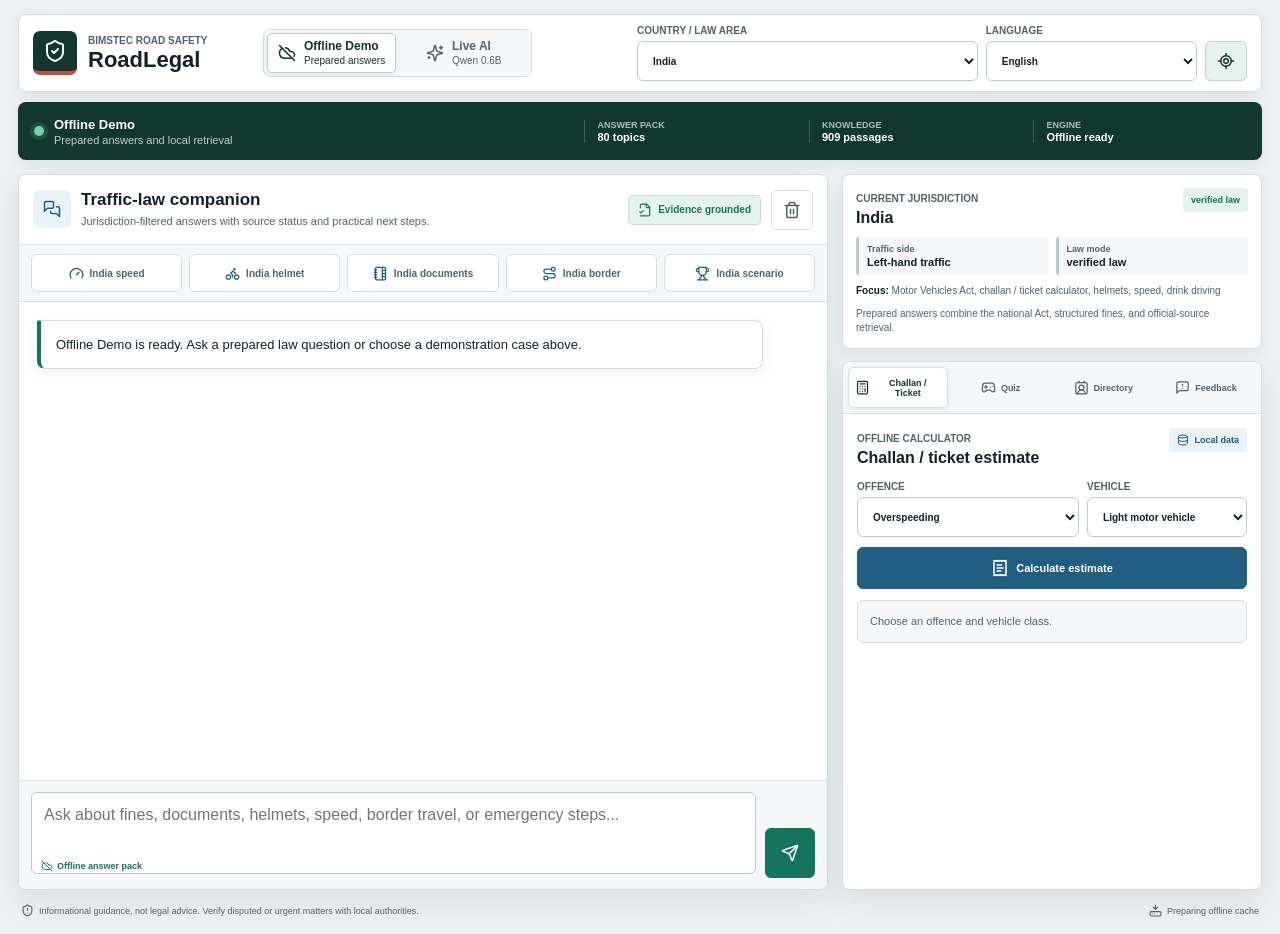
==== commit 1d4a98ba: "Deploy RoadLegal fe5f6dd3a661ce55571e138ba4b0360af6426a60" ====
--- a/index.html
+++ b/index.html
@@ -4,7 +4,7 @@
     <meta charset="utf-8" />
     <meta name="viewport" content="width=device-width, initial-scale=1" />
     <meta name="theme-color" content="#12372f" />
-    <meta name="description" content="Offline-first BIMSTEC traffic-law guidance, challan estimates, and road-safety learning." />
+    <meta name="description" content="Offline-first BIMSTEC traffic-law guidance, challan/ticket estimates, and road-safety learning." />
     <title>RoadLegal | BIMSTEC Road Safety</title>
     <link rel="stylesheet" href="styles.css" />
   </head>
@@ -67,10 +67,6 @@
           <span><small>Knowledge</small><strong id="indexText">0 passages</strong></span>
           <span><small>Engine</small><strong id="modelText">Local only</strong></span>
         </div>
-        <button id="demoButton" class="demo-button" type="button">
-          <i data-lucide="play" aria-hidden="true"></i>
-          Run judge demo
-        </button>
       </section>
 
       <main class="workspace">
@@ -137,7 +133,7 @@
           <section class="tool-shell">
             <div class="tool-tabs" role="tablist" aria-label="RoadLegal tools">
               <button type="button" role="tab" data-tool-tab="calculator" aria-selected="true" aria-controls="calculatorPanel">
-                <i data-lucide="calculator" aria-hidden="true"></i><span>Challan</span>
+                <i data-lucide="calculator" aria-hidden="true"></i><span>Challan / Ticket</span>
               </button>
               <button type="button" role="tab" data-tool-tab="quiz" aria-selected="false" aria-controls="quizPanel">
                 <i data-lucide="gamepad-2" aria-hidden="true"></i><span>Quiz</span>
@@ -152,7 +148,7 @@
 
             <div id="calculatorPanel" class="tool-panel active" data-tool-panel="calculator" role="tabpanel">
               <div class="tool-panel-heading">
-                <div><span class="eyebrow">OFFLINE CALCULATOR</span><h2>Challan estimate</h2></div>
+                <div><span class="eyebrow">OFFLINE CALCULATOR</span><h2>Challan / ticket estimate</h2></div>
                 <span class="status-pill neutral"><i data-lucide="database" aria-hidden="true"></i> Local data</span>
               </div>
               <div class="form-grid">
@@ -173,7 +169,19 @@
             <div id="quizPanel" class="tool-panel" data-tool-panel="quiz" role="tabpanel" hidden>
               <div class="tool-panel-heading">
                 <div><span class="eyebrow">SAFETY CHALLENGE</span><h2>Country quiz</h2></div>
-                <span id="scorePill" class="status-pill score">0 pts</span>
+                <div class="quiz-heading-actions">
+                  <span id="scorePill" class="status-pill score">0 pts</span>
+                  <button id="restartQuizButton" class="icon-button quiet quiz-restart" type="button" title="Restart this country quiz and keep your score" aria-label="Restart quiz">
+                    <i data-lucide="rotate-ccw" aria-hidden="true"></i>
+                  </button>
+                </div>
+              </div>
+              <div class="learning-progress" aria-label="Quiz learning progress">
+                <div class="learning-progress-copy">
+                  <span id="levelBadge" class="learning-badge"><i data-lucide="badge" aria-hidden="true"></i> Starter</span>
+                  <span id="levelProgressText">0 / 50 to Learning Level 1</span>
+                </div>
+                <div class="learning-progress-track" aria-hidden="true"><span id="levelProgressFill"></span></div>
               </div>
               <div id="quizBox" class="quiz-box">Loading quiz...</div>
             </div>
--- a/styles.css
+++ b/styles.css
@@ -242,7 +242,6 @@
 }
 
 .icon-button,
-.demo-button,
 .send-button,
 .primary-button,
 .secondary-button,
@@ -272,7 +271,7 @@
 .system-bar {
   min-height: 58px;
   display: grid;
-  grid-template-columns: minmax(250px, 0.8fr) minmax(420px, 1fr) auto;
+  grid-template-columns: minmax(250px, 0.8fr) minmax(420px, 1fr);
   align-items: center;
   gap: 18px;
   margin-top: 10px;
@@ -353,21 +352,6 @@
   overflow: hidden;
   font-size: 11px;
   text-overflow: ellipsis;
-  white-space: nowrap;
-}
-
-.demo-button {
-  min-height: 38px;
-  display: inline-flex;
-  align-items: center;
-  justify-content: center;
-  gap: 7px;
-  padding: 0 13px;
-  color: var(--forest);
-  background: #ffffff;
-  border: 1px solid #ffffff;
-  font-size: 12px;
-  font-weight: 800;
   white-space: nowrap;
 }
 
@@ -741,6 +725,23 @@
   background: var(--coral-soft);
 }
 
+.quiz-heading-actions {
+  display: flex;
+  align-items: center;
+  gap: 6px;
+}
+
+.quiz-restart {
+  width: 30px;
+  min-height: 24px;
+  border-radius: 4px;
+}
+
+.quiz-restart svg {
+  width: 13px;
+  height: 13px;
+}
+
 .status-pill svg {
   width: 12px;
   height: 12px;
@@ -913,6 +914,67 @@
 
 .quiz-box {
   margin-top: 0;
+}
+
+.learning-progress {
+  display: grid;
+  gap: 7px;
+  margin-bottom: 12px;
+  padding: 9px 10px;
+  background: var(--surface-muted);
+  border: 1px solid var(--line);
+  border-radius: 6px;
+}
+
+.learning-progress-copy {
+  min-width: 0;
+  display: flex;
+  align-items: center;
+  justify-content: space-between;
+  gap: 8px;
+  color: var(--ink-soft);
+  font-size: 9px;
+  font-weight: 700;
+}
+
+.learning-badge {
+  min-width: 0;
+  display: inline-flex;
+  align-items: center;
+  gap: 5px;
+  color: var(--forest);
+  font-weight: 900;
+}
+
+.learning-badge svg {
+  width: 14px;
+  height: 14px;
+  flex: 0 0 auto;
+}
+
+.learning-progress-track {
+  height: 6px;
+  overflow: hidden;
+  background: #dfe8e4;
+  border-radius: 3px;
+}
+
+#levelProgressFill {
+  display: block;
+  width: 0;
+  height: 100%;
+  background: var(--green);
+  border-radius: inherit;
+  transition: width 180ms ease;
+}
+
+.quiz-round {
+  display: block;
+  margin-bottom: 5px;
+  color: var(--blue);
+  font-size: 9px;
+  font-weight: 900;
+  text-transform: uppercase;
 }
 
 .quiz-box > strong {
@@ -952,10 +1014,70 @@
   border-color: #daa397;
 }
 
-#quizExplanation {
+.quiz-feedback {
+  display: grid;
+  gap: 8px;
   margin-top: 10px;
-  color: var(--ink-soft);
+}
+
+.quiz-feedback:empty {
+  display: none;
+}
+
+.quiz-feedback-message {
+  display: grid;
+  gap: 5px;
+  padding: 9px 10px;
+  color: var(--ink-soft);
+  background: var(--surface);
+  border-left: 4px solid var(--line-strong);
+  border-radius: 4px;
   font-size: 10px;
+}
+
+.quiz-feedback-message strong,
+.quiz-feedback-message strong svg {
+  color: var(--ink);
+}
+
+.quiz-feedback-message strong {
+  display: flex;
+  align-items: center;
+  gap: 6px;
+}
+
+.quiz-feedback-message strong svg {
+  width: 14px;
+  height: 14px;
+}
+
+.quiz-feedback-message.success {
+  border-left-color: var(--green);
+}
+
+.quiz-feedback-message.review {
+  border-left-color: var(--amber);
+}
+
+.quiz-feedback-message.neutral {
+  border-left-color: var(--blue);
+}
+
+.level-unlocked {
+  display: flex;
+  align-items: center;
+  gap: 7px;
+  padding: 8px 9px;
+  color: #7a4b08;
+  background: #fff3d8;
+  border: 1px solid #e7c36e;
+  border-radius: 5px;
+  font-size: 10px;
+}
+
+.level-unlocked svg {
+  width: 15px;
+  height: 15px;
 }
 
 .directory-box {
@@ -1038,10 +1160,6 @@
   border-color: #0d604d;
 }
 
-.demo-button:hover {
-  transform: translateY(-1px);
-}
-
 @media (max-width: 1180px) {
   .app-header {
     grid-template-columns: auto 1fr;
@@ -1063,7 +1181,7 @@
   }
 
   .system-bar {
-    grid-template-columns: minmax(220px, 0.75fr) minmax(360px, 1fr) auto;
+    grid-template-columns: minmax(220px, 0.75fr) minmax(360px, 1fr);
   }
 }
 
@@ -1123,7 +1241,7 @@
   }
 
   .system-bar {
-    grid-template-columns: minmax(0, 1fr) auto;
+    grid-template-columns: minmax(0, 1fr);
     gap: 10px;
     padding: 9px 10px;
   }
@@ -1131,13 +1249,6 @@
   .system-metrics {
     grid-column: 1 / -1;
     grid-row: 2;
-  }
-
-  .demo-button {
-    grid-column: 2;
-    grid-row: 1;
-    padding: 0 9px;
-    font-size: 10px;
   }
 
   .workspace {
